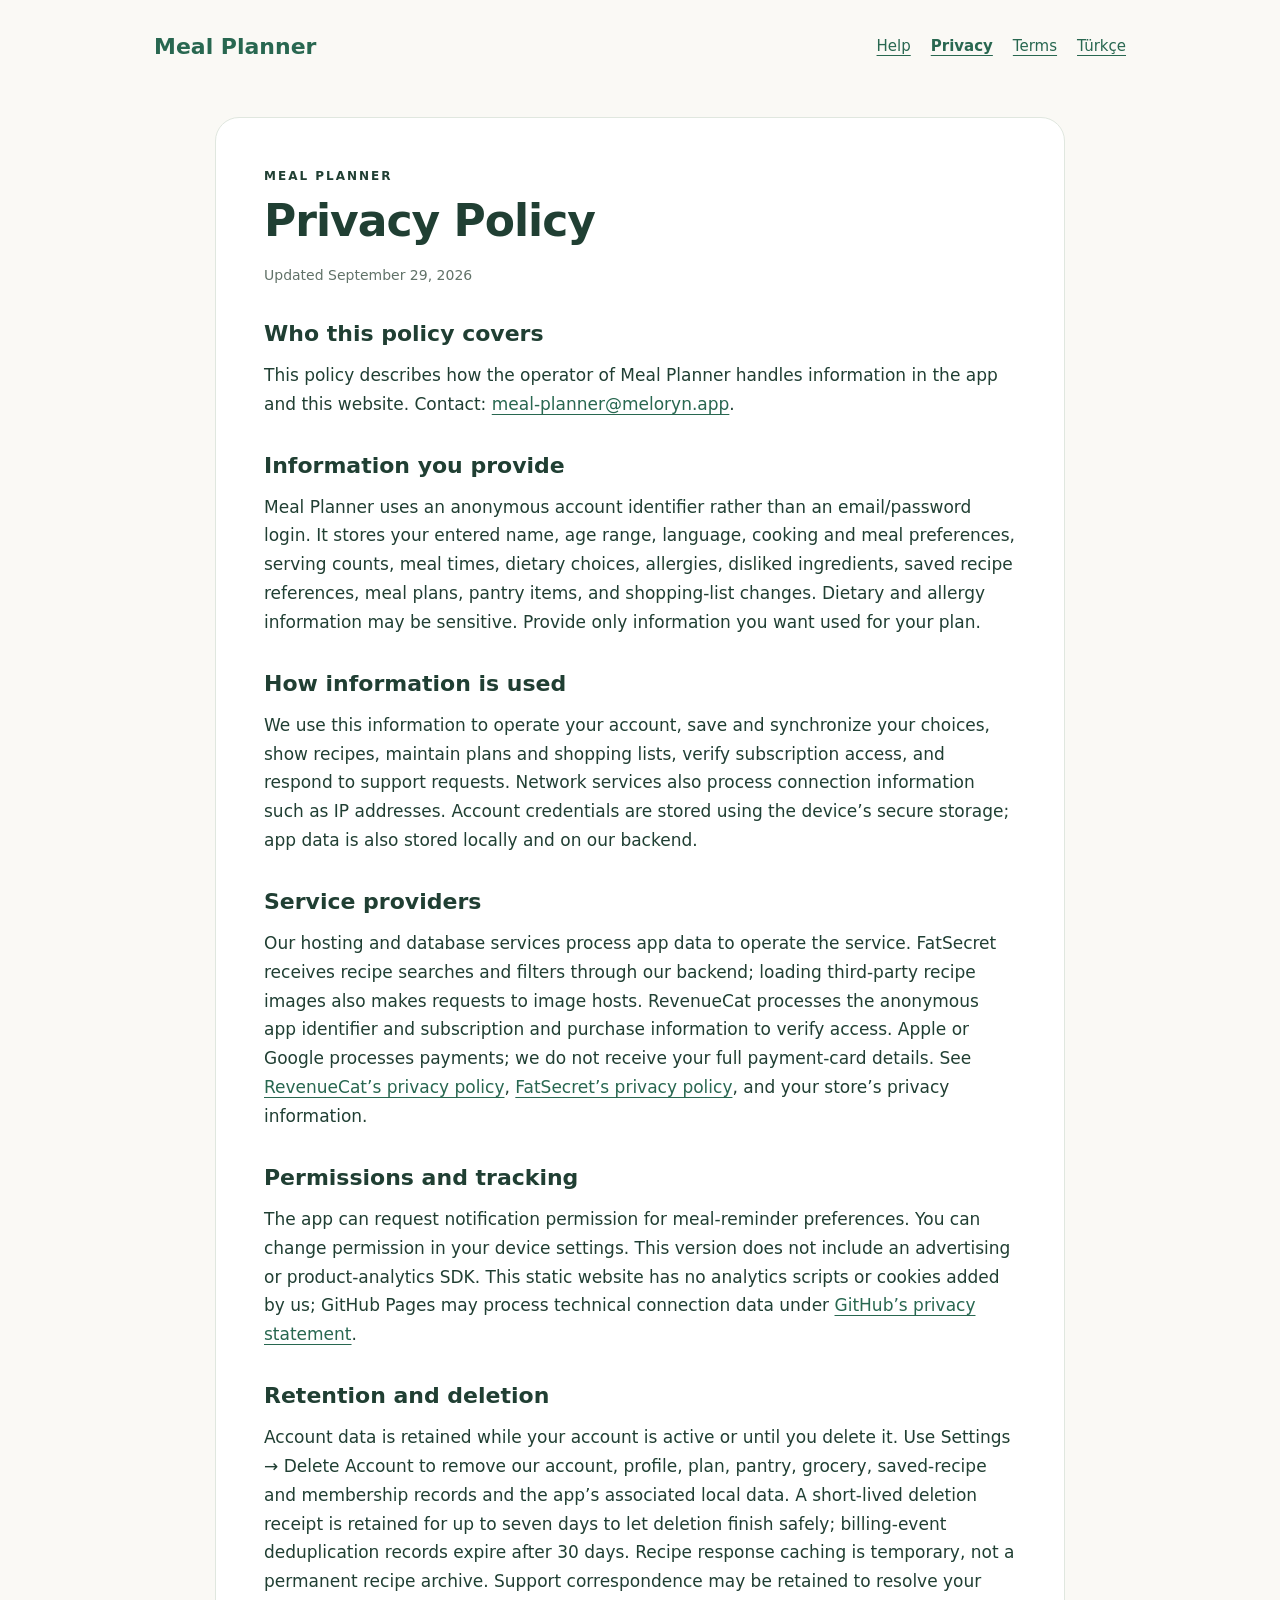
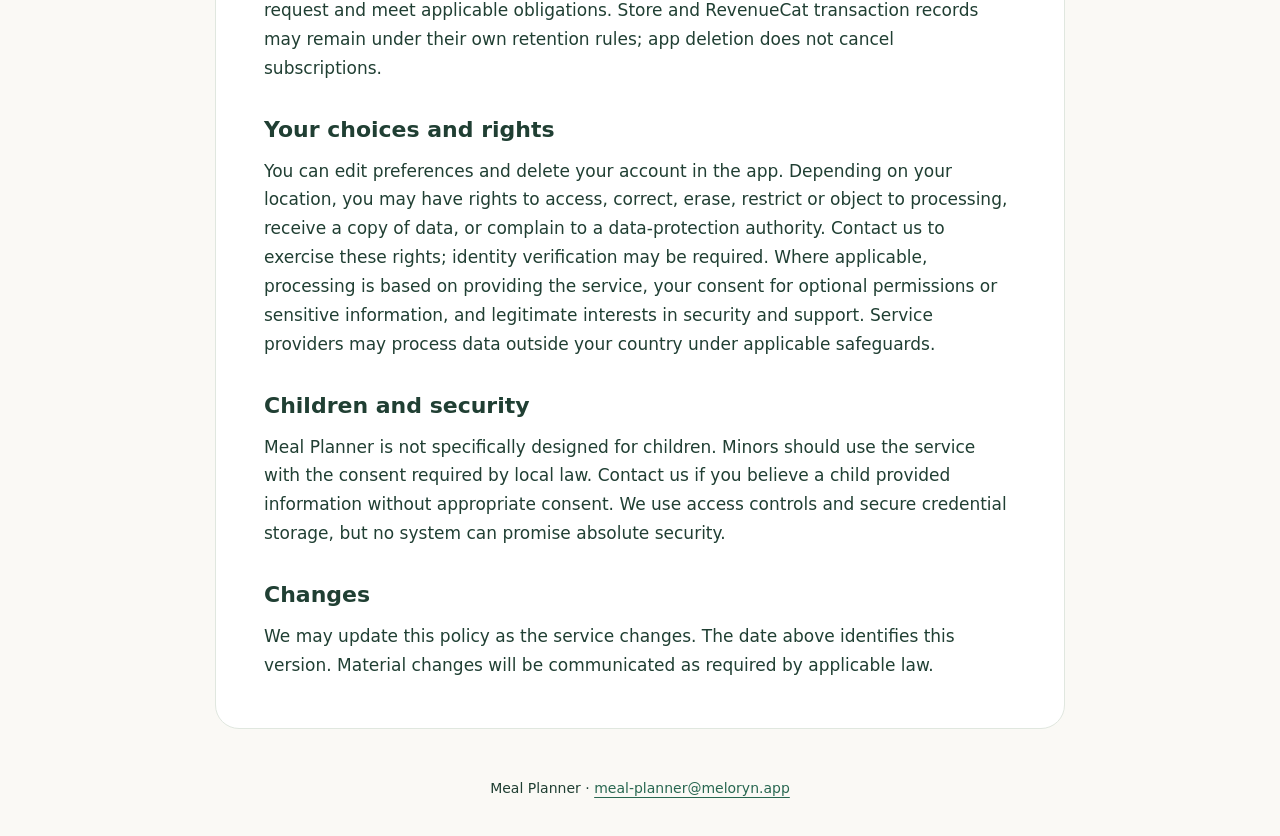
==== privacy.html @ fa0e9768 "Add bilingual Meal Planner support and legal pages" ====
<!doctype html>
<html lang="en"><head><meta charset="utf-8"><meta name="viewport" content="width=device-width, initial-scale=1"><meta name="description" content="Privacy Policy — Meal Planner"><title>Privacy Policy · Meal Planner</title><link rel="stylesheet" href="styles.css"></head><body>
<a class="skip" href="#main">Skip to content</a><header><a class="brand" href="index.html">Meal Planner</a><nav aria-label="Main navigation"><a href="support.html">Help</a><a href="privacy.html" aria-current="page">Privacy</a><a href="terms.html">Terms</a><a href="tr/privacy.html" lang="tr">Türkçe</a></nav></header>
<main id="main"><p class="eyebrow">MEAL PLANNER</p><h1>Privacy Policy</h1><p class="date">Updated September 29, 2026</p><section><h2>Who this policy covers</h2><p>This policy describes how the operator of Meal Planner handles information in the app and this website. Contact: <a href="mailto:meal-planner@meloryn.app">meal-planner@meloryn.app</a>.</p></section><section><h2>Information you provide</h2><p>Meal Planner uses an anonymous account identifier rather than an email/password login. It stores your entered name, age range, language, cooking and meal preferences, serving counts, meal times, dietary choices, allergies, disliked ingredients, saved recipe references, meal plans, pantry items, and shopping-list changes. Dietary and allergy information may be sensitive. Provide only information you want used for your plan.</p></section><section><h2>How information is used</h2><p>We use this information to operate your account, save and synchronize your choices, show recipes, maintain plans and shopping lists, verify subscription access, and respond to support requests. Network services also process connection information such as IP addresses. Account credentials are stored using the device’s secure storage; app data is also stored locally and on our backend.</p></section><section><h2>Service providers</h2><p>Our hosting and database services process app data to operate the service. FatSecret receives recipe searches and filters through our backend; loading third-party recipe images also makes requests to image hosts. RevenueCat processes the anonymous app identifier and subscription and purchase information to verify access. Apple or Google processes payments; we do not receive your full payment-card details. See <a href="https://www.revenuecat.com/privacy/">RevenueCat’s privacy policy</a>, <a href="https://www.fatsecret.com/Default.aspx?pa=priv">FatSecret’s privacy policy</a>, and your store’s privacy information.</p></section><section><h2>Permissions and tracking</h2><p>The app can request notification permission for meal-reminder preferences. You can change permission in your device settings. This version does not include an advertising or product-analytics SDK. This static website has no analytics scripts or cookies added by us; GitHub Pages may process technical connection data under <a href="https://docs.github.com/en/site-policy/privacy-policies/github-general-privacy-statement">GitHub’s privacy statement</a>.</p></section><section><h2>Retention and deletion</h2><p>Account data is retained while your account is active or until you delete it. Use Settings → Delete Account to remove our account, profile, plan, pantry, grocery, saved-recipe and membership records and the app’s associated local data. A short-lived deletion receipt is retained for up to seven days to let deletion finish safely; billing-event deduplication records expire after 30 days. Recipe response caching is temporary, not a permanent recipe archive. Support correspondence may be retained to resolve your request and meet applicable obligations. Store and RevenueCat transaction records may remain under their own retention rules; app deletion does not cancel subscriptions.</p></section><section><h2>Your choices and rights</h2><p>You can edit preferences and delete your account in the app. Depending on your location, you may have rights to access, correct, erase, restrict or object to processing, receive a copy of data, or complain to a data-protection authority. Contact us to exercise these rights; identity verification may be required. Where applicable, processing is based on providing the service, your consent for optional permissions or sensitive information, and legitimate interests in security and support. Service providers may process data outside your country under applicable safeguards.</p></section><section><h2>Children and security</h2><p>Meal Planner is not specifically designed for children. Minors should use the service with the consent required by local law. Contact us if you believe a child provided information without appropriate consent. We use access controls and secure credential storage, but no system can promise absolute security.</p></section><section><h2>Changes</h2><p>We may update this policy as the service changes. The date above identifies this version. Material changes will be communicated as required by applicable law.</p></section></main><footer>Meal Planner · <a href="mailto:meal-planner@meloryn.app">meal-planner@meloryn.app</a></footer></body></html>
---- styles.css ----
*{box-sizing:border-box}html{color-scheme:light}body{margin:0;background:#faf9f5;color:#203f33;font:17px/1.7 system-ui,-apple-system,BlinkMacSystemFont,"Segoe UI",sans-serif}a{color:#286750;text-underline-offset:4px}a:hover{color:#123c2a}a:focus-visible{outline:3px solid #dbac3e;outline-offset:5px}header{max-width:1020px;margin:auto;padding:28px 24px;display:flex;align-items:center;justify-content:space-between;gap:20px;flex-wrap:wrap}.brand{font-size:22px;font-weight:750;text-decoration:none}nav{display:flex;gap:20px;flex-wrap:wrap;font-size:15px}nav a[aria-current]{font-weight:750}main{max-width:850px;margin:24px auto 48px;padding:48px;background:#fff;border:1px solid #e0e7df;border-radius:24px}h1{font-size:clamp(30px,5vw,44px);line-height:1.2;letter-spacing:-1px;margin:8px 0 16px}h2{font-size:22px;line-height:1.35;margin:0 0 12px}section{margin-top:32px}p{margin:0}.eyebrow{font-size:12px;font-weight:750;letter-spacing:2px}.date{font-size:14px;color:#617268}footer{max-width:900px;margin:auto;padding:0 24px 36px;text-align:center;font-size:14px;overflow-wrap:anywhere}.skip{position:absolute;left:16px;top:-80px;padding:8px;background:white}.skip:focus{top:8px}@media(max-width:600px){header{padding:22px 20px}nav{gap:16px}main{margin:8px 12px 32px;padding:28px 22px;border-radius:20px}section{margin-top:26px}body{font-size:16px}}
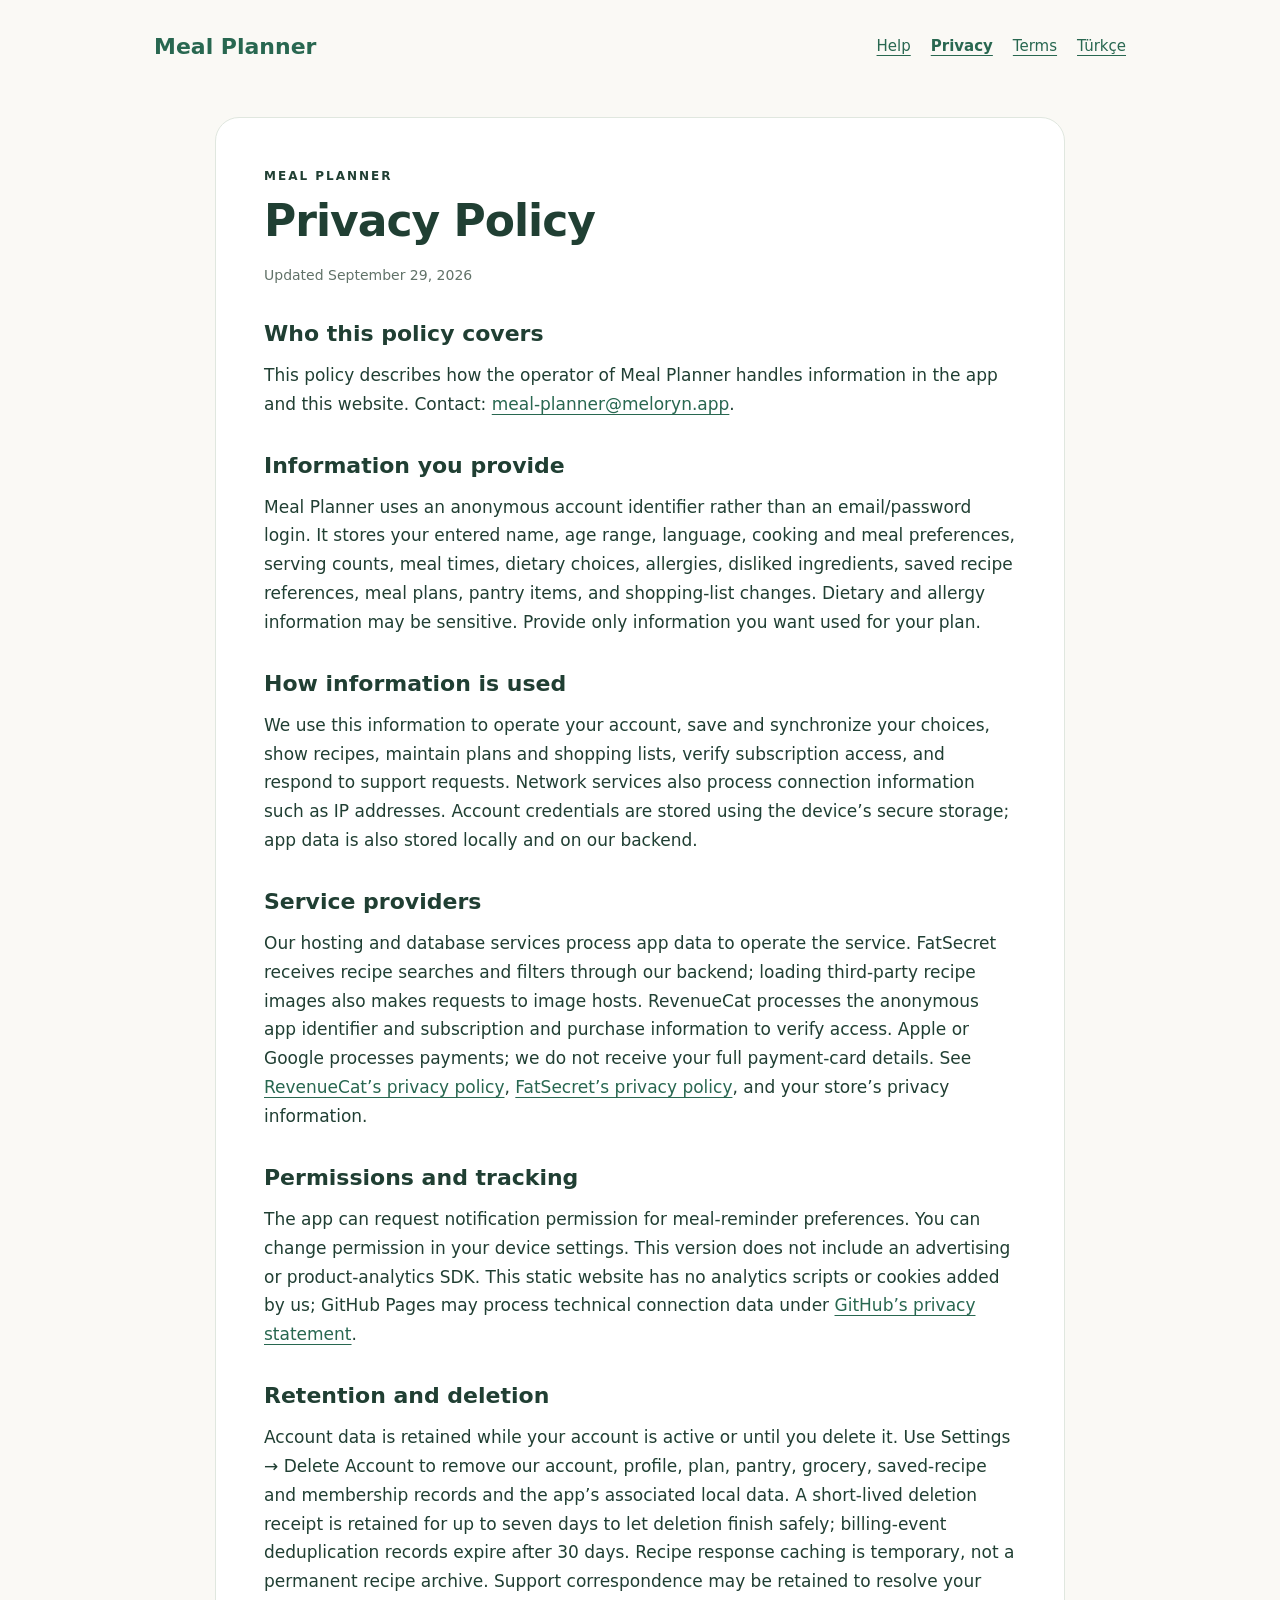
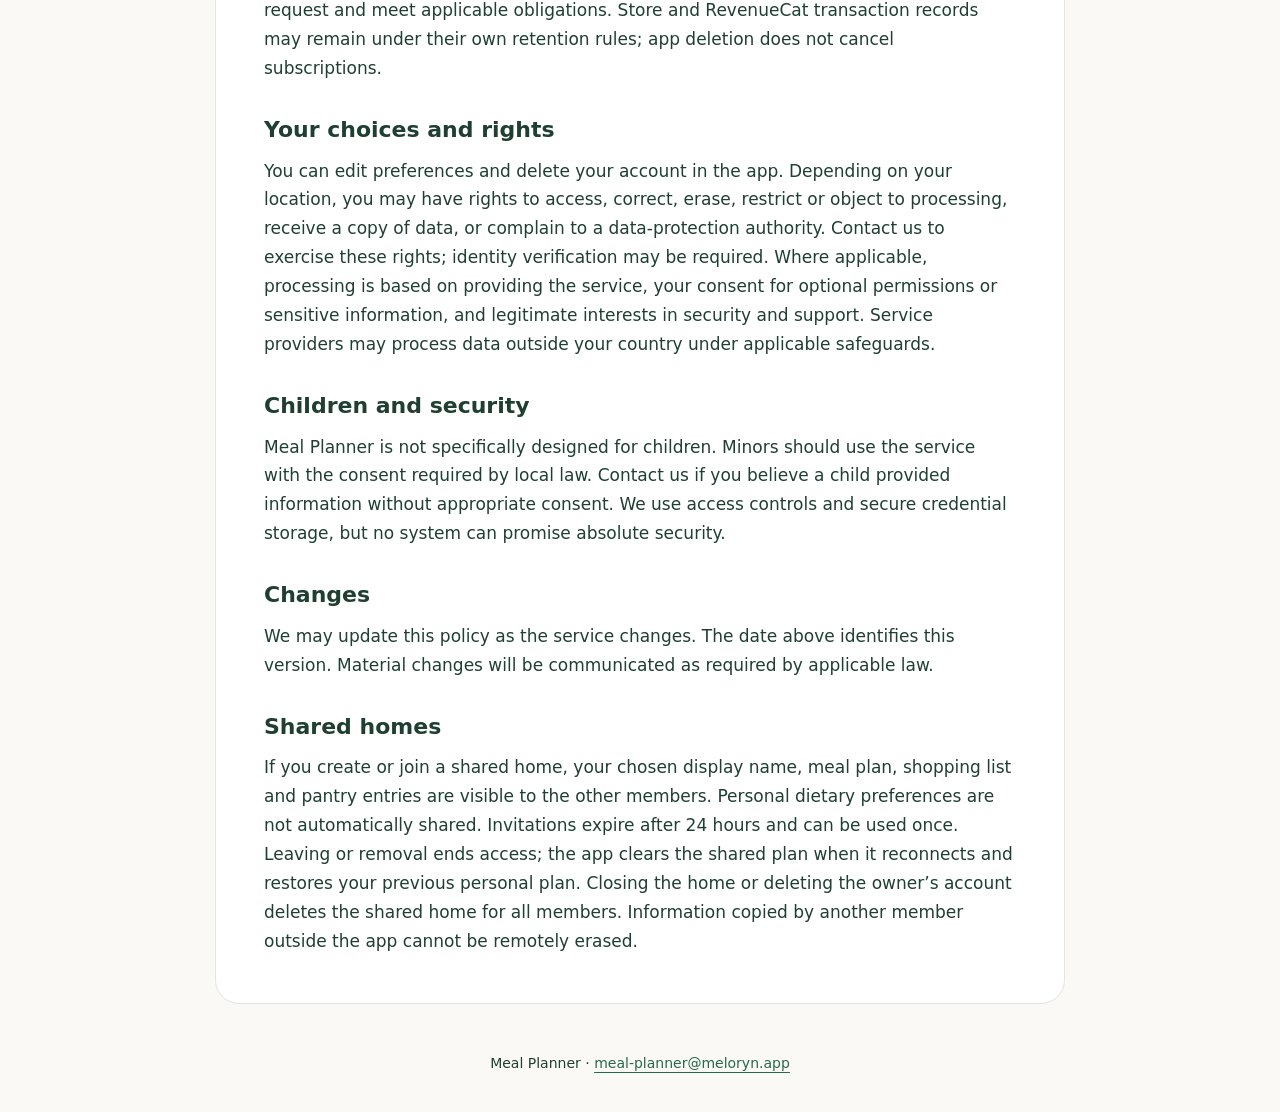
==== commit d4c16692: "Describe optional shared home data visibility and deletion" ====
--- a/privacy.html
+++ b/privacy.html
@@ -1,4 +1,4 @@
 <!doctype html>
 <html lang="en"><head><meta charset="utf-8"><meta name="viewport" content="width=device-width, initial-scale=1"><meta name="description" content="Privacy Policy — Meal Planner"><title>Privacy Policy · Meal Planner</title><link rel="stylesheet" href="styles.css"></head><body>
 <a class="skip" href="#main">Skip to content</a><header><a class="brand" href="index.html">Meal Planner</a><nav aria-label="Main navigation"><a href="support.html">Help</a><a href="privacy.html" aria-current="page">Privacy</a><a href="terms.html">Terms</a><a href="tr/privacy.html" lang="tr">Türkçe</a></nav></header>
-<main id="main"><p class="eyebrow">MEAL PLANNER</p><h1>Privacy Policy</h1><p class="date">Updated September 29, 2026</p><section><h2>Who this policy covers</h2><p>This policy describes how the operator of Meal Planner handles information in the app and this website. Contact: <a href="mailto:meal-planner@meloryn.app">meal-planner@meloryn.app</a>.</p></section><section><h2>Information you provide</h2><p>Meal Planner uses an anonymous account identifier rather than an email/password login. It stores your entered name, age range, language, cooking and meal preferences, serving counts, meal times, dietary choices, allergies, disliked ingredients, saved recipe references, meal plans, pantry items, and shopping-list changes. Dietary and allergy information may be sensitive. Provide only information you want used for your plan.</p></section><section><h2>How information is used</h2><p>We use this information to operate your account, save and synchronize your choices, show recipes, maintain plans and shopping lists, verify subscription access, and respond to support requests. Network services also process connection information such as IP addresses. Account credentials are stored using the device’s secure storage; app data is also stored locally and on our backend.</p></section><section><h2>Service providers</h2><p>Our hosting and database services process app data to operate the service. FatSecret receives recipe searches and filters through our backend; loading third-party recipe images also makes requests to image hosts. RevenueCat processes the anonymous app identifier and subscription and purchase information to verify access. Apple or Google processes payments; we do not receive your full payment-card details. See <a href="https://www.revenuecat.com/privacy/">RevenueCat’s privacy policy</a>, <a href="https://www.fatsecret.com/Default.aspx?pa=priv">FatSecret’s privacy policy</a>, and your store’s privacy information.</p></section><section><h2>Permissions and tracking</h2><p>The app can request notification permission for meal-reminder preferences. You can change permission in your device settings. This version does not include an advertising or product-analytics SDK. This static website has no analytics scripts or cookies added by us; GitHub Pages may process technical connection data under <a href="https://docs.github.com/en/site-policy/privacy-policies/github-general-privacy-statement">GitHub’s privacy statement</a>.</p></section><section><h2>Retention and deletion</h2><p>Account data is retained while your account is active or until you delete it. Use Settings → Delete Account to remove our account, profile, plan, pantry, grocery, saved-recipe and membership records and the app’s associated local data. A short-lived deletion receipt is retained for up to seven days to let deletion finish safely; billing-event deduplication records expire after 30 days. Recipe response caching is temporary, not a permanent recipe archive. Support correspondence may be retained to resolve your request and meet applicable obligations. Store and RevenueCat transaction records may remain under their own retention rules; app deletion does not cancel subscriptions.</p></section><section><h2>Your choices and rights</h2><p>You can edit preferences and delete your account in the app. Depending on your location, you may have rights to access, correct, erase, restrict or object to processing, receive a copy of data, or complain to a data-protection authority. Contact us to exercise these rights; identity verification may be required. Where applicable, processing is based on providing the service, your consent for optional permissions or sensitive information, and legitimate interests in security and support. Service providers may process data outside your country under applicable safeguards.</p></section><section><h2>Children and security</h2><p>Meal Planner is not specifically designed for children. Minors should use the service with the consent required by local law. Contact us if you believe a child provided information without appropriate consent. We use access controls and secure credential storage, but no system can promise absolute security.</p></section><section><h2>Changes</h2><p>We may update this policy as the service changes. The date above identifies this version. Material changes will be communicated as required by applicable law.</p></section></main><footer>Meal Planner · <a href="mailto:meal-planner@meloryn.app">meal-planner@meloryn.app</a></footer></body></html>+<main id="main"><p class="eyebrow">MEAL PLANNER</p><h1>Privacy Policy</h1><p class="date">Updated September 29, 2026</p><section><h2>Who this policy covers</h2><p>This policy describes how the operator of Meal Planner handles information in the app and this website. Contact: <a href="mailto:meal-planner@meloryn.app">meal-planner@meloryn.app</a>.</p></section><section><h2>Information you provide</h2><p>Meal Planner uses an anonymous account identifier rather than an email/password login. It stores your entered name, age range, language, cooking and meal preferences, serving counts, meal times, dietary choices, allergies, disliked ingredients, saved recipe references, meal plans, pantry items, and shopping-list changes. Dietary and allergy information may be sensitive. Provide only information you want used for your plan.</p></section><section><h2>How information is used</h2><p>We use this information to operate your account, save and synchronize your choices, show recipes, maintain plans and shopping lists, verify subscription access, and respond to support requests. Network services also process connection information such as IP addresses. Account credentials are stored using the device’s secure storage; app data is also stored locally and on our backend.</p></section><section><h2>Service providers</h2><p>Our hosting and database services process app data to operate the service. FatSecret receives recipe searches and filters through our backend; loading third-party recipe images also makes requests to image hosts. RevenueCat processes the anonymous app identifier and subscription and purchase information to verify access. Apple or Google processes payments; we do not receive your full payment-card details. See <a href="https://www.revenuecat.com/privacy/">RevenueCat’s privacy policy</a>, <a href="https://www.fatsecret.com/Default.aspx?pa=priv">FatSecret’s privacy policy</a>, and your store’s privacy information.</p></section><section><h2>Permissions and tracking</h2><p>The app can request notification permission for meal-reminder preferences. You can change permission in your device settings. This version does not include an advertising or product-analytics SDK. This static website has no analytics scripts or cookies added by us; GitHub Pages may process technical connection data under <a href="https://docs.github.com/en/site-policy/privacy-policies/github-general-privacy-statement">GitHub’s privacy statement</a>.</p></section><section><h2>Retention and deletion</h2><p>Account data is retained while your account is active or until you delete it. Use Settings → Delete Account to remove our account, profile, plan, pantry, grocery, saved-recipe and membership records and the app’s associated local data. A short-lived deletion receipt is retained for up to seven days to let deletion finish safely; billing-event deduplication records expire after 30 days. Recipe response caching is temporary, not a permanent recipe archive. Support correspondence may be retained to resolve your request and meet applicable obligations. Store and RevenueCat transaction records may remain under their own retention rules; app deletion does not cancel subscriptions.</p></section><section><h2>Your choices and rights</h2><p>You can edit preferences and delete your account in the app. Depending on your location, you may have rights to access, correct, erase, restrict or object to processing, receive a copy of data, or complain to a data-protection authority. Contact us to exercise these rights; identity verification may be required. Where applicable, processing is based on providing the service, your consent for optional permissions or sensitive information, and legitimate interests in security and support. Service providers may process data outside your country under applicable safeguards.</p></section><section><h2>Children and security</h2><p>Meal Planner is not specifically designed for children. Minors should use the service with the consent required by local law. Contact us if you believe a child provided information without appropriate consent. We use access controls and secure credential storage, but no system can promise absolute security.</p></section><section><h2>Changes</h2><p>We may update this policy as the service changes. The date above identifies this version. Material changes will be communicated as required by applicable law.</p></section><section><h2>Shared homes</h2><p>If you create or join a shared home, your chosen display name, meal plan, shopping list and pantry entries are visible to the other members. Personal dietary preferences are not automatically shared. Invitations expire after 24 hours and can be used once. Leaving or removal ends access; the app clears the shared plan when it reconnects and restores your previous personal plan. Closing the home or deleting the owner’s account deletes the shared home for all members. Information copied by another member outside the app cannot be remotely erased.</p></section></main><footer>Meal Planner · <a href="mailto:meal-planner@meloryn.app">meal-planner@meloryn.app</a></footer></body></html>
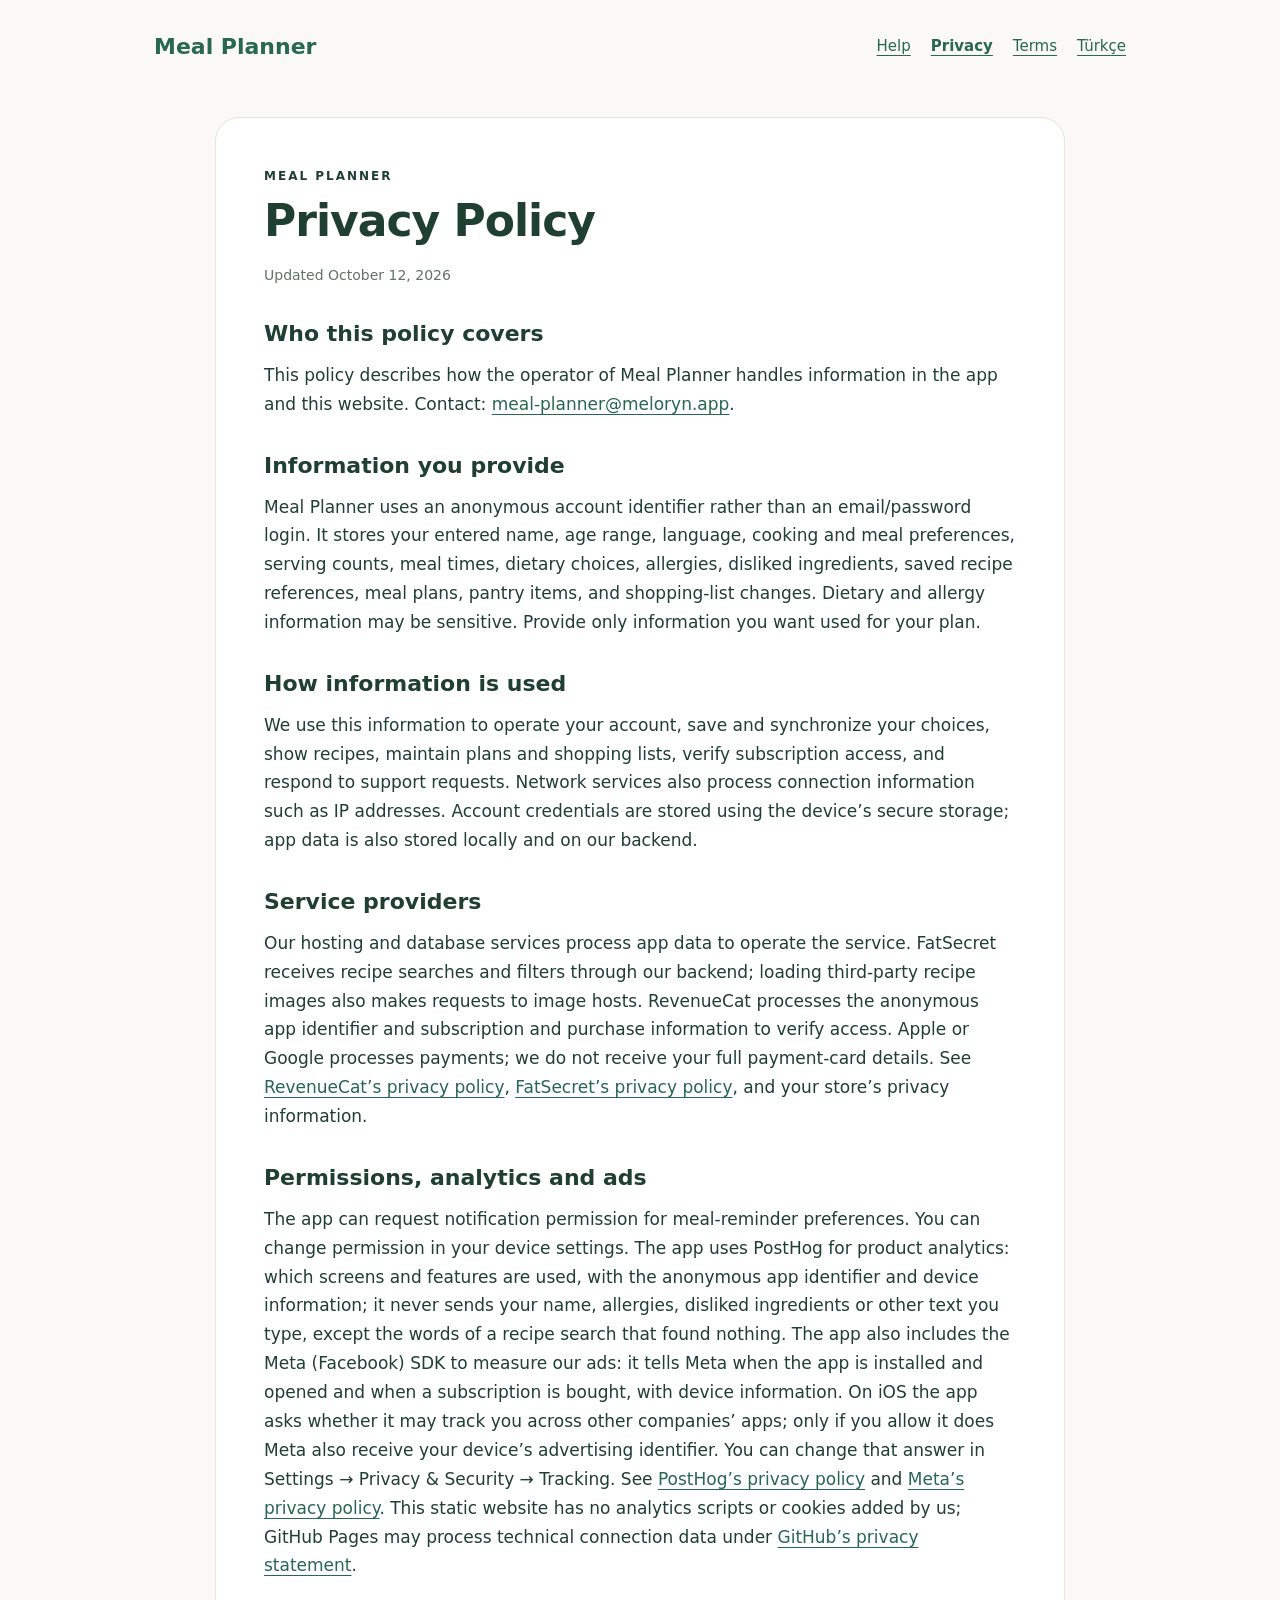
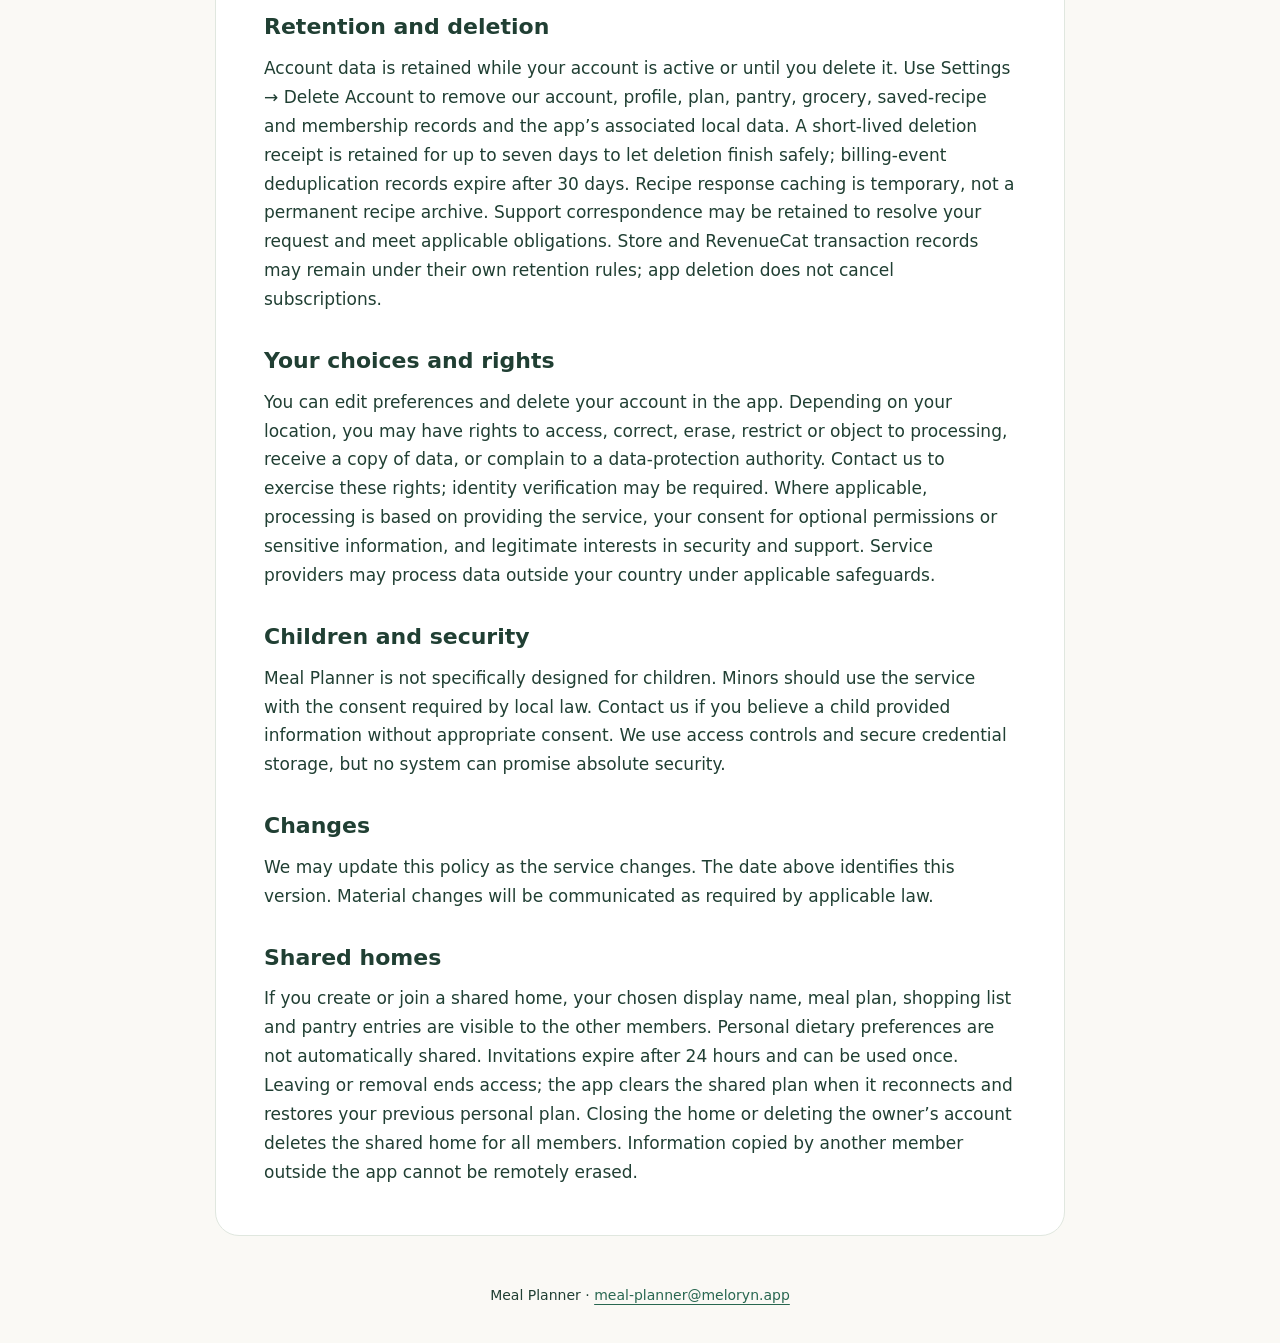
==== commit d5c7f799: "Privacy: name PostHog analytics, the Meta SDK and the tracking question Co-Authored-By: Claude Opus " ====
--- a/privacy.html
+++ b/privacy.html
@@ -1,4 +1,4 @@
 <!doctype html>
 <html lang="en"><head><meta charset="utf-8"><meta name="viewport" content="width=device-width, initial-scale=1"><meta name="description" content="Privacy Policy — Meal Planner"><title>Privacy Policy · Meal Planner</title><link rel="stylesheet" href="styles.css"></head><body>
 <a class="skip" href="#main">Skip to content</a><header><a class="brand" href="index.html">Meal Planner</a><nav aria-label="Main navigation"><a href="support.html">Help</a><a href="privacy.html" aria-current="page">Privacy</a><a href="terms.html">Terms</a><a href="tr/privacy.html" lang="tr">Türkçe</a></nav></header>
-<main id="main"><p class="eyebrow">MEAL PLANNER</p><h1>Privacy Policy</h1><p class="date">Updated September 29, 2026</p><section><h2>Who this policy covers</h2><p>This policy describes how the operator of Meal Planner handles information in the app and this website. Contact: <a href="mailto:meal-planner@meloryn.app">meal-planner@meloryn.app</a>.</p></section><section><h2>Information you provide</h2><p>Meal Planner uses an anonymous account identifier rather than an email/password login. It stores your entered name, age range, language, cooking and meal preferences, serving counts, meal times, dietary choices, allergies, disliked ingredients, saved recipe references, meal plans, pantry items, and shopping-list changes. Dietary and allergy information may be sensitive. Provide only information you want used for your plan.</p></section><section><h2>How information is used</h2><p>We use this information to operate your account, save and synchronize your choices, show recipes, maintain plans and shopping lists, verify subscription access, and respond to support requests. Network services also process connection information such as IP addresses. Account credentials are stored using the device’s secure storage; app data is also stored locally and on our backend.</p></section><section><h2>Service providers</h2><p>Our hosting and database services process app data to operate the service. FatSecret receives recipe searches and filters through our backend; loading third-party recipe images also makes requests to image hosts. RevenueCat processes the anonymous app identifier and subscription and purchase information to verify access. Apple or Google processes payments; we do not receive your full payment-card details. See <a href="https://www.revenuecat.com/privacy/">RevenueCat’s privacy policy</a>, <a href="https://www.fatsecret.com/Default.aspx?pa=priv">FatSecret’s privacy policy</a>, and your store’s privacy information.</p></section><section><h2>Permissions and tracking</h2><p>The app can request notification permission for meal-reminder preferences. You can change permission in your device settings. This version does not include an advertising or product-analytics SDK. This static website has no analytics scripts or cookies added by us; GitHub Pages may process technical connection data under <a href="https://docs.github.com/en/site-policy/privacy-policies/github-general-privacy-statement">GitHub’s privacy statement</a>.</p></section><section><h2>Retention and deletion</h2><p>Account data is retained while your account is active or until you delete it. Use Settings → Delete Account to remove our account, profile, plan, pantry, grocery, saved-recipe and membership records and the app’s associated local data. A short-lived deletion receipt is retained for up to seven days to let deletion finish safely; billing-event deduplication records expire after 30 days. Recipe response caching is temporary, not a permanent recipe archive. Support correspondence may be retained to resolve your request and meet applicable obligations. Store and RevenueCat transaction records may remain under their own retention rules; app deletion does not cancel subscriptions.</p></section><section><h2>Your choices and rights</h2><p>You can edit preferences and delete your account in the app. Depending on your location, you may have rights to access, correct, erase, restrict or object to processing, receive a copy of data, or complain to a data-protection authority. Contact us to exercise these rights; identity verification may be required. Where applicable, processing is based on providing the service, your consent for optional permissions or sensitive information, and legitimate interests in security and support. Service providers may process data outside your country under applicable safeguards.</p></section><section><h2>Children and security</h2><p>Meal Planner is not specifically designed for children. Minors should use the service with the consent required by local law. Contact us if you believe a child provided information without appropriate consent. We use access controls and secure credential storage, but no system can promise absolute security.</p></section><section><h2>Changes</h2><p>We may update this policy as the service changes. The date above identifies this version. Material changes will be communicated as required by applicable law.</p></section><section><h2>Shared homes</h2><p>If you create or join a shared home, your chosen display name, meal plan, shopping list and pantry entries are visible to the other members. Personal dietary preferences are not automatically shared. Invitations expire after 24 hours and can be used once. Leaving or removal ends access; the app clears the shared plan when it reconnects and restores your previous personal plan. Closing the home or deleting the owner’s account deletes the shared home for all members. Information copied by another member outside the app cannot be remotely erased.</p></section></main><footer>Meal Planner · <a href="mailto:meal-planner@meloryn.app">meal-planner@meloryn.app</a></footer></body></html>+<main id="main"><p class="eyebrow">MEAL PLANNER</p><h1>Privacy Policy</h1><p class="date">Updated October 12, 2026</p><section><h2>Who this policy covers</h2><p>This policy describes how the operator of Meal Planner handles information in the app and this website. Contact: <a href="mailto:meal-planner@meloryn.app">meal-planner@meloryn.app</a>.</p></section><section><h2>Information you provide</h2><p>Meal Planner uses an anonymous account identifier rather than an email/password login. It stores your entered name, age range, language, cooking and meal preferences, serving counts, meal times, dietary choices, allergies, disliked ingredients, saved recipe references, meal plans, pantry items, and shopping-list changes. Dietary and allergy information may be sensitive. Provide only information you want used for your plan.</p></section><section><h2>How information is used</h2><p>We use this information to operate your account, save and synchronize your choices, show recipes, maintain plans and shopping lists, verify subscription access, and respond to support requests. Network services also process connection information such as IP addresses. Account credentials are stored using the device’s secure storage; app data is also stored locally and on our backend.</p></section><section><h2>Service providers</h2><p>Our hosting and database services process app data to operate the service. FatSecret receives recipe searches and filters through our backend; loading third-party recipe images also makes requests to image hosts. RevenueCat processes the anonymous app identifier and subscription and purchase information to verify access. Apple or Google processes payments; we do not receive your full payment-card details. See <a href="https://www.revenuecat.com/privacy/">RevenueCat’s privacy policy</a>, <a href="https://www.fatsecret.com/Default.aspx?pa=priv">FatSecret’s privacy policy</a>, and your store’s privacy information.</p></section><section><h2>Permissions, analytics and ads</h2><p>The app can request notification permission for meal-reminder preferences. You can change permission in your device settings. The app uses PostHog for product analytics: which screens and features are used, with the anonymous app identifier and device information; it never sends your name, allergies, disliked ingredients or other text you type, except the words of a recipe search that found nothing. The app also includes the Meta (Facebook) SDK to measure our ads: it tells Meta when the app is installed and opened and when a subscription is bought, with device information. On iOS the app asks whether it may track you across other companies’ apps; only if you allow it does Meta also receive your device’s advertising identifier. You can change that answer in Settings → Privacy &amp; Security → Tracking. See <a href="https://posthog.com/privacy">PostHog’s privacy policy</a> and <a href="https://www.facebook.com/privacy/policy/">Meta’s privacy policy</a>. This static website has no analytics scripts or cookies added by us; GitHub Pages may process technical connection data under <a href="https://docs.github.com/en/site-policy/privacy-policies/github-general-privacy-statement">GitHub’s privacy statement</a>.</p></section><section><h2>Retention and deletion</h2><p>Account data is retained while your account is active or until you delete it. Use Settings → Delete Account to remove our account, profile, plan, pantry, grocery, saved-recipe and membership records and the app’s associated local data. A short-lived deletion receipt is retained for up to seven days to let deletion finish safely; billing-event deduplication records expire after 30 days. Recipe response caching is temporary, not a permanent recipe archive. Support correspondence may be retained to resolve your request and meet applicable obligations. Store and RevenueCat transaction records may remain under their own retention rules; app deletion does not cancel subscriptions.</p></section><section><h2>Your choices and rights</h2><p>You can edit preferences and delete your account in the app. Depending on your location, you may have rights to access, correct, erase, restrict or object to processing, receive a copy of data, or complain to a data-protection authority. Contact us to exercise these rights; identity verification may be required. Where applicable, processing is based on providing the service, your consent for optional permissions or sensitive information, and legitimate interests in security and support. Service providers may process data outside your country under applicable safeguards.</p></section><section><h2>Children and security</h2><p>Meal Planner is not specifically designed for children. Minors should use the service with the consent required by local law. Contact us if you believe a child provided information without appropriate consent. We use access controls and secure credential storage, but no system can promise absolute security.</p></section><section><h2>Changes</h2><p>We may update this policy as the service changes. The date above identifies this version. Material changes will be communicated as required by applicable law.</p></section><section><h2>Shared homes</h2><p>If you create or join a shared home, your chosen display name, meal plan, shopping list and pantry entries are visible to the other members. Personal dietary preferences are not automatically shared. Invitations expire after 24 hours and can be used once. Leaving or removal ends access; the app clears the shared plan when it reconnects and restores your previous personal plan. Closing the home or deleting the owner’s account deletes the shared home for all members. Information copied by another member outside the app cannot be remotely erased.</p></section></main><footer>Meal Planner · <a href="mailto:meal-planner@meloryn.app">meal-planner@meloryn.app</a></footer></body></html>
